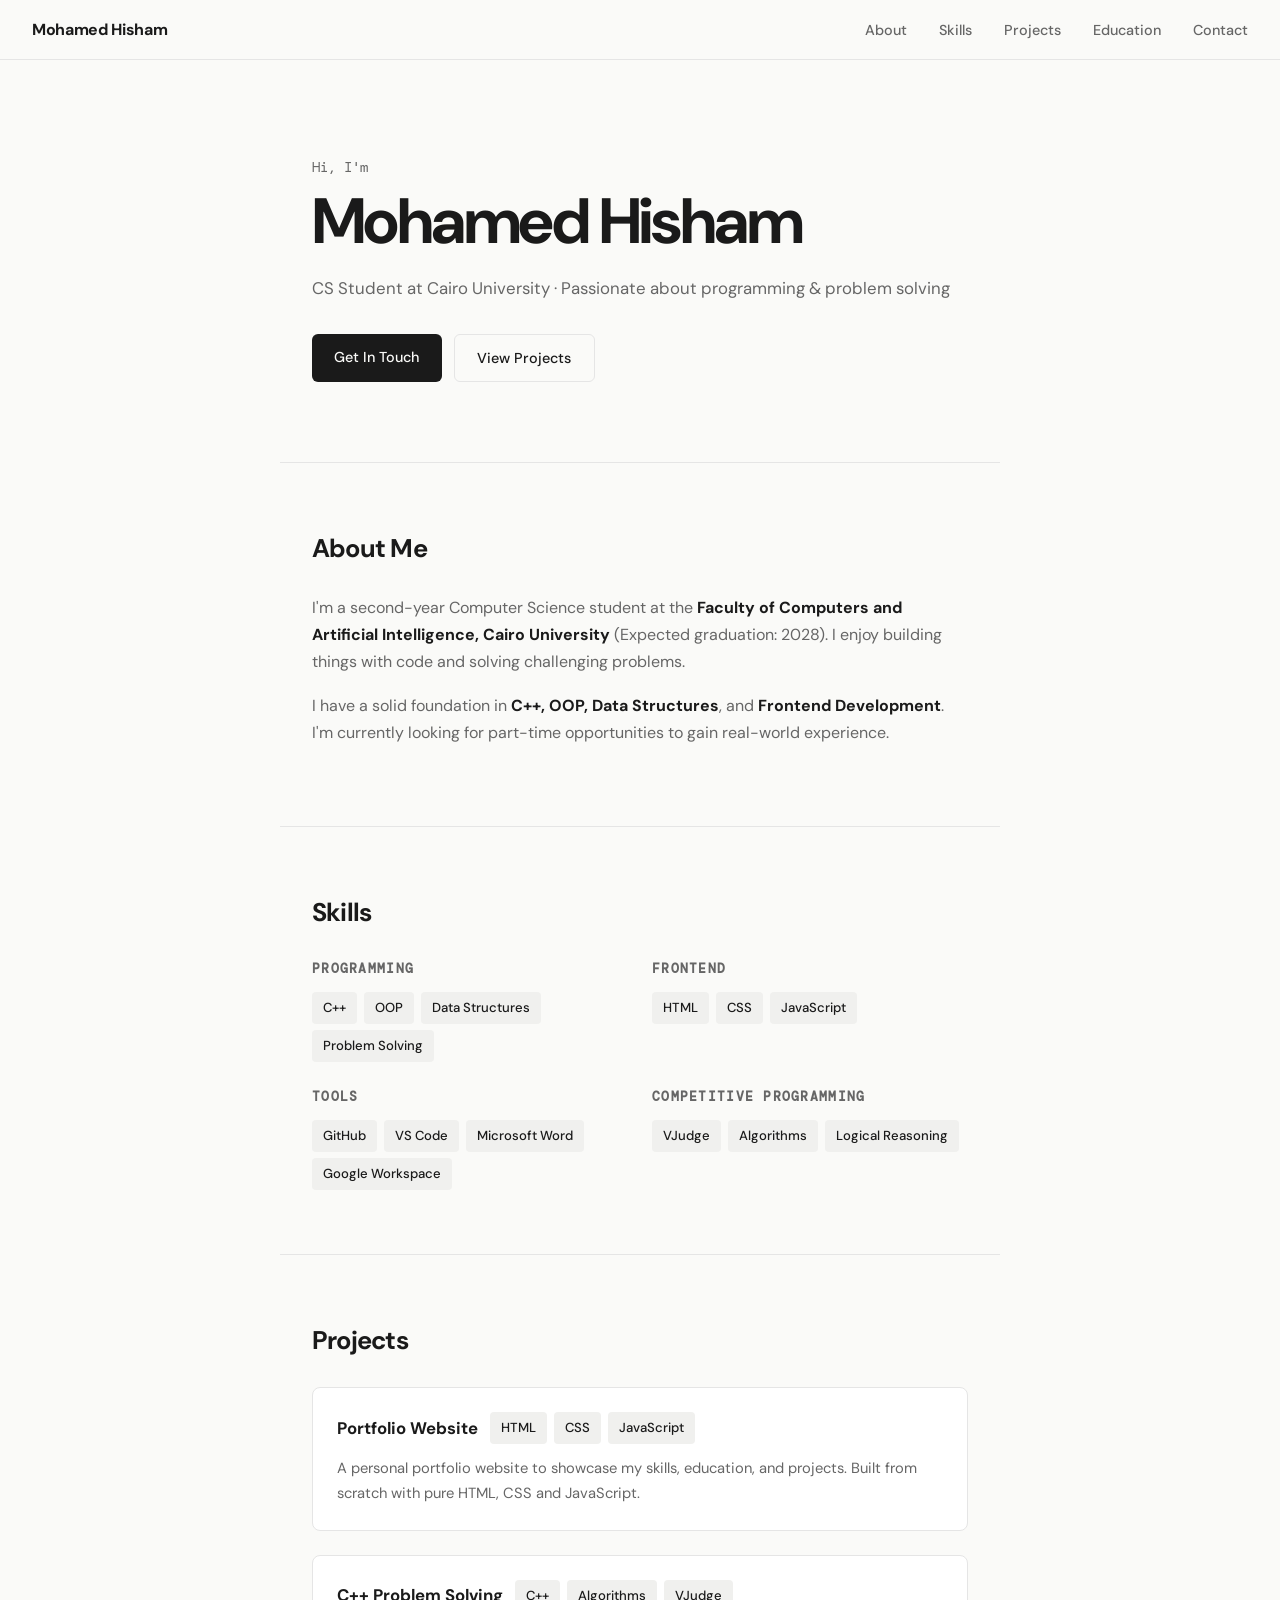
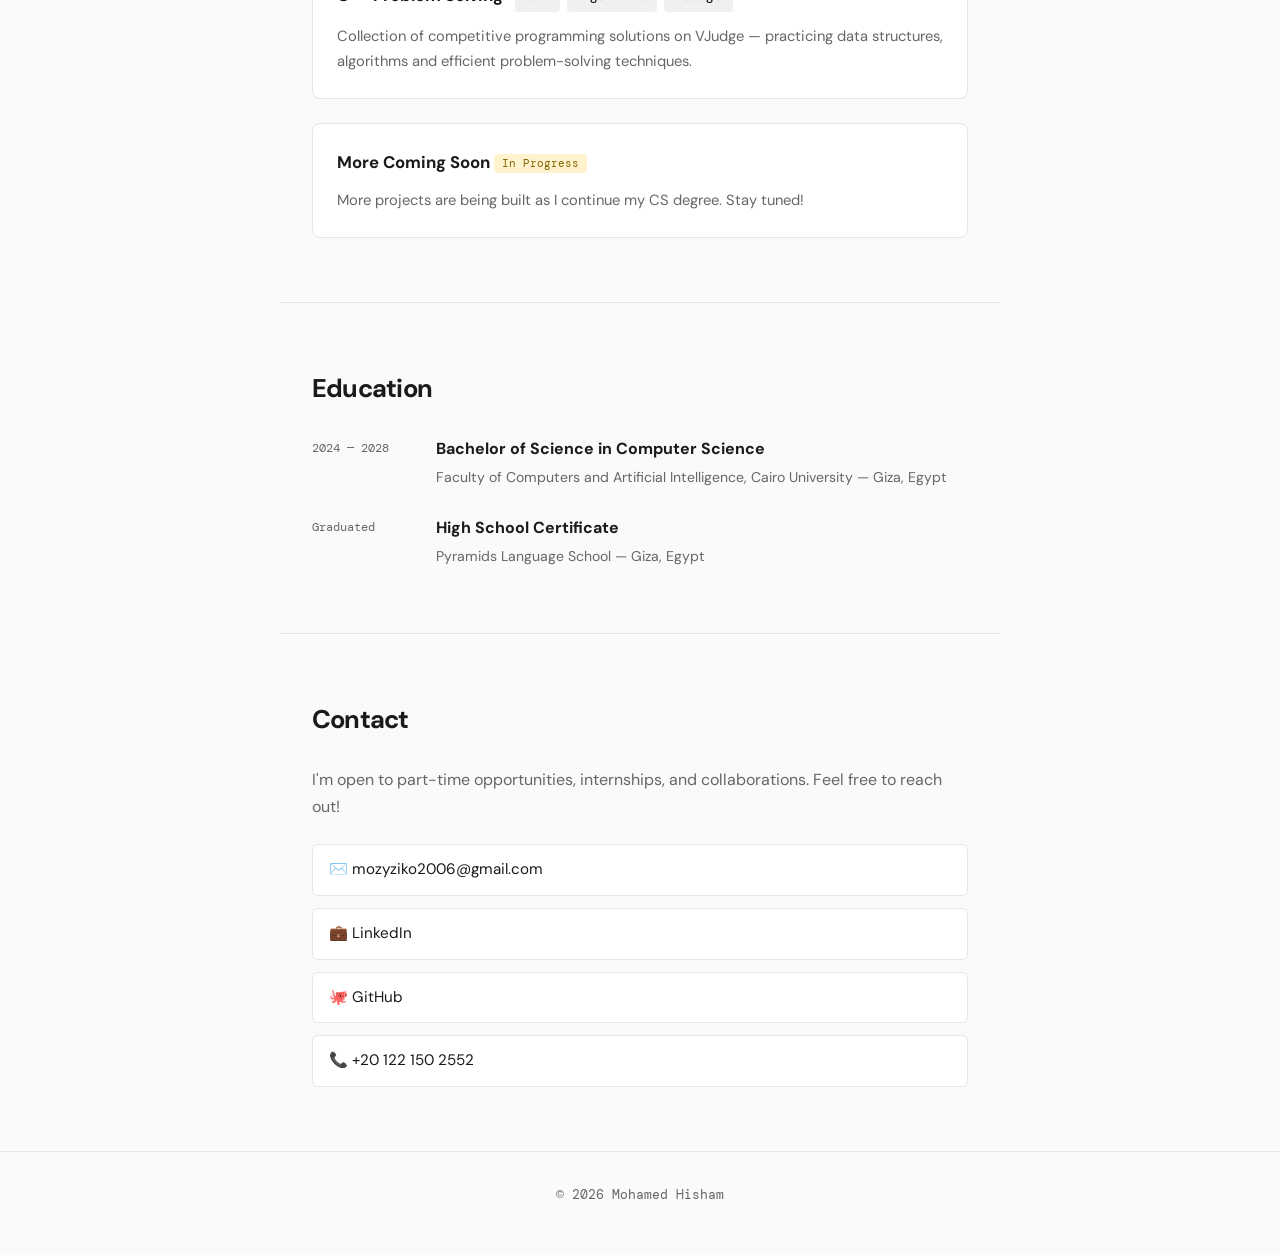
==== index.html @ d5103b35 "Rename Proto.html to index.html" ====
<!DOCTYPE html>
<html lang="en">
<head>
  <meta charset="UTF-8" />
  <meta name="viewport" content="width=device-width, initial-scale=1.0"/>
  <title>Mohamed Hisham</title>
  <link href="https://fonts.googleapis.com/css2?family=DM+Sans:wght@400;500;700&family=DM+Mono:wght@400;500&display=swap" rel="stylesheet"/>
  <link rel="stylesheet" href="proto.css"/>
</head>
<body>

  <nav>
    <span class="logo">Mohamed Hisham</span>
    <ul>
      <li><a href="#about">About</a></li>
      <li><a href="#skills">Skills</a></li>
      <li><a href="#projects">Projects</a></li>
      <li><a href="#education">Education</a></li>
      <li><a href="#contact">Contact</a></li>
    </ul>
  </nav>

  <section id="hero">
    <p class="hero-sub">Hi, I'm</p>
    <h1>Mohamed Hisham</h1>
    <p class="hero-desc">CS Student at Cairo University · Passionate about programming & problem solving</p>
    <div class="hero-btns">
      <a href="#contact" class="btn">Get In Touch</a>
      <a href="#projects" class="btn btn-ghost">View Projects</a>
    </div>
  </section>

  <div class="divider"></div>

  <section id="about">
    <h2>About Me</h2>
    <p>I'm a second-year Computer Science student at the <strong>Faculty of Computers and Artificial Intelligence, Cairo University</strong> (Expected graduation: 2028). I enjoy building things with code and solving challenging problems.</p>
    <p>I have a solid foundation in <strong>C++, OOP, Data Structures</strong>, and <strong>Frontend Development</strong>. I'm currently looking for part-time opportunities to gain real-world experience.</p>
  </section>

  <div class="divider"></div>

  <section id="skills">
    <h2>Skills</h2>
    <div class="skills-grid">
      <div class="skill-group">
        <h3>Programming</h3>
        <div class="tags">
          <span>C++</span><span>OOP</span><span>Data Structures</span><span>Problem Solving</span>
        </div>
      </div>
      <div class="skill-group">
        <h3>Frontend</h3>
        <div class="tags">
          <span>HTML</span><span>CSS</span><span>JavaScript</span>
        </div>
      </div>
      <div class="skill-group">
        <h3>Tools</h3>
        <div class="tags">
          <span>GitHub</span><span>VS Code</span><span>Microsoft Word</span><span>Google Workspace</span>
        </div>
      </div>
      <div class="skill-group">
        <h3>Competitive Programming</h3>
        <div class="tags">
          <span>VJudge</span><span>Algorithms</span><span>Logical Reasoning</span>
        </div>
      </div>
    </div>
  </section>

  <div class="divider"></div>

  <section id="projects">
    <h2>Projects</h2>
    <div class="projects-list">
      <div class="project">
        <div class="project-header">
          <h3>Portfolio Website</h3>
          <div class="tags">
            <span>HTML</span><span>CSS</span><span>JavaScript</span>
          </div>
        </div>
        <p>A personal portfolio website to showcase my skills, education, and projects. Built from scratch with pure HTML, CSS and JavaScript.</p>
      </div>
      <div class="project">
        <div class="project-header">
          <h3>C++ Problem Solving</h3>
          <div class="tags">
            <span>C++</span><span>Algorithms</span><span>VJudge</span>
          </div>
        </div>
        <p>Collection of competitive programming solutions on VJudge — practicing data structures, algorithms and efficient problem-solving techniques.</p>
      </div>
      <div class="project project-wip">
        <div class="project-header">
          <h3>More Coming Soon <span class="wip">In Progress</span></h3>
        </div>
        <p>More projects are being built as I continue my CS degree. Stay tuned!</p>
      </div>
    </div>
  </section>

  <div class="divider"></div>

  <section id="education">
    <h2>Education</h2>
    <div class="edu-list">
      <div class="edu-item">
        <span class="edu-year">2024 — 2028</span>
        <div>
          <h3>Bachelor of Science in Computer Science</h3>
          <p>Faculty of Computers and Artificial Intelligence, Cairo University — Giza, Egypt</p>
        </div>
      </div>
      <div class="edu-item">
        <span class="edu-year">Graduated</span>
        <div>
          <h3>High School Certificate</h3>
          <p>Pyramids Language School — Giza, Egypt</p>
        </div>
      </div>
    </div>
  </section>

  <div class="divider"></div>

  <section id="contact">
    <h2>Contact</h2>
    <p>I'm open to part-time opportunities, internships, and collaborations. Feel free to reach out!</p>
    <div class="contact-links">
      <a href="mailto:mozyziko2006@gmail.com">✉️ mozyziko2006@gmail.com</a>
      <a href="https://www.linkedin.com/in/mohamed-soliman-30aa74248?utm_source=share&utm_campaign=share_via&utm_content=profile&utm_medium=ios_app" target="_blank">💼 LinkedIn</a>
      <a href="https://github.com/mohamedhisham06" target="_blank">🐙 GitHub</a>
      <a href="tel:+201221502552">📞 +20 122 150 2552</a>
    </div>
  </section>

  <footer>
    <p>© 2026 Mohamed Hisham</p>
  </footer>

  <script src="script.js"></script>
</body>
</html>
---- proto.css ----
:root {
  --bg: #fafaf8;
  --text: #1a1a1a;
  --muted: #666;
  --border: #e5e5e5;
  --accent: #1a1a1a;
  --tag-bg: #f0f0ee;
  --card-bg: #ffffff;
}

* { box-sizing: border-box; margin: 0; padding: 0; }
html { scroll-behavior: smooth; }

body {
  background: var(--bg);
  color: var(--text);
  font-family: 'DM Sans', sans-serif;
  font-size: 1rem;
  line-height: 1.7;
}

nav {
  position: sticky;
  top: 0;
  z-index: 100;
  display: flex;
  justify-content: space-between;
  align-items: center;
  padding: 1rem 2rem;
  background: rgba(250,250,248,0.92);
  backdrop-filter: blur(8px);
  border-bottom: 1px solid var(--border);
}

.logo { font-weight: 700; font-size: 1rem; letter-spacing: -0.02em; }

nav ul { display: flex; gap: 2rem; list-style: none; }

nav a {
  color: var(--muted);
  text-decoration: none;
  font-size: 0.9rem;
  font-weight: 500;
  transition: color 0.2s;
}

nav a:hover { color: var(--text); }

section {
  max-width: 720px;
  margin: 0 auto;
  padding: 4rem 2rem;
}

h2 {
  font-size: 1.6rem;
  font-weight: 700;
  letter-spacing: -0.03em;
  margin-bottom: 1.5rem;
}

p { color: var(--muted); margin-bottom: 1rem; }
p strong { color: var(--text); }

.divider {
  max-width: 720px;
  margin: 0 auto;
  height: 1px;
  background: var(--border);
}

#hero { padding-top: 6rem; padding-bottom: 5rem; }

.hero-sub {
  font-family: 'DM Mono', monospace;
  font-size: 0.85rem;
  color: var(--muted);
  margin-bottom: 0.5rem;
}

#hero h1 {
  font-size: clamp(2.5rem, 6vw, 4rem);
  font-weight: 700;
  letter-spacing: -0.04em;
  line-height: 1.1;
  margin-bottom: 1rem;
}

.hero-desc { font-size: 1.05rem; color: var(--muted); margin-bottom: 2rem; }

.hero-btns { display: flex; gap: 0.75rem; flex-wrap: wrap; }

.btn {
  display: inline-block;
  padding: 0.65rem 1.4rem;
  background: var(--text);
  color: var(--bg);
  text-decoration: none;
  font-size: 0.9rem;
  font-weight: 500;
  border-radius: 6px;
  transition: opacity 0.2s, transform 0.2s;
}

.btn:hover { opacity: 0.85; transform: translateY(-1px); }

.btn-ghost {
  background: transparent;
  color: var(--text);
  border: 1px solid var(--border);
}

.btn-ghost:hover { background: var(--tag-bg); opacity: 1; }

.skills-grid { display: grid; grid-template-columns: 1fr 1fr; gap: 1.5rem; }

.skill-group h3 {
  font-size: 0.8rem;
  font-family: 'DM Mono', monospace;
  color: var(--muted);
  text-transform: uppercase;
  letter-spacing: 0.1em;
  margin-bottom: 0.75rem;
}

.tags { display: flex; flex-wrap: wrap; gap: 0.4rem; }

.tags span {
  background: var(--tag-bg);
  color: var(--text);
  padding: 0.3rem 0.7rem;
  border-radius: 4px;
  font-size: 0.82rem;
  font-weight: 500;
}

.projects-list { display: flex; flex-direction: column; gap: 1.5rem; }

.project {
  padding: 1.5rem;
  border: 1px solid var(--border);
  border-radius: 8px;
  background: var(--card-bg);
  transition: border-color 0.2s, transform 0.2s;
}

.project:hover { border-color: var(--text); transform: translateY(-2px); }

.project-header {
  display: flex;
  align-items: center;
  flex-wrap: wrap;
  gap: 0.75rem;
  margin-bottom: 0.75rem;
}

.project-header h3 { font-size: 1.05rem; font-weight: 700; }
.project p { margin: 0; font-size: 0.92rem; }

.wip {
  font-size: 0.7rem;
  font-family: 'DM Mono', monospace;
  background: #fff3cd;
  color: #856404;
  padding: 0.15rem 0.5rem;
  border-radius: 4px;
  font-weight: 400;
}

.edu-list { display: flex; flex-direction: column; gap: 1.5rem; }

.edu-item { display: flex; gap: 1.5rem; align-items: flex-start; }

.edu-year {
  font-family: 'DM Mono', monospace;
  font-size: 0.75rem;
  color: var(--muted);
  white-space: nowrap;
  padding-top: 0.2rem;
  min-width: 100px;
}

.edu-item h3 { font-size: 1rem; font-weight: 700; margin-bottom: 0.25rem; }
.edu-item p { font-size: 0.88rem; color: var(--muted); margin: 0; }

.contact-links { display: flex; flex-direction: column; gap: 0.75rem; margin-top: 1.5rem; }

.contact-links a {
  color: var(--text);
  text-decoration: none;
  font-size: 0.95rem;
  padding: 0.75rem 1rem;
  border: 1px solid var(--border);
  border-radius: 6px;
  background: var(--card-bg);
  transition: border-color 0.2s, transform 0.2s;
  display: flex;
  align-items: center;
  gap: 0.5rem;
}

.contact-links a:hover { border-color: var(--text); transform: translateX(4px); }

footer {
  text-align: center;
  padding: 2rem;
  border-top: 1px solid var(--border);
  font-size: 0.82rem;
  color: var(--muted);
  font-family: 'DM Mono', monospace;
}

.fade-in { opacity: 0; transform: translateY(16px); transition: opacity 0.5s, transform 0.5s; }
.fade-in.visible { opacity: 1; transform: translateY(0); }

@media (max-width: 600px) {
  nav ul { gap: 1rem; }
  .skills-grid { grid-template-columns: 1fr; }
  .edu-item { flex-direction: column; gap: 0.25rem; }
  .edu-year { min-width: unset; }
}
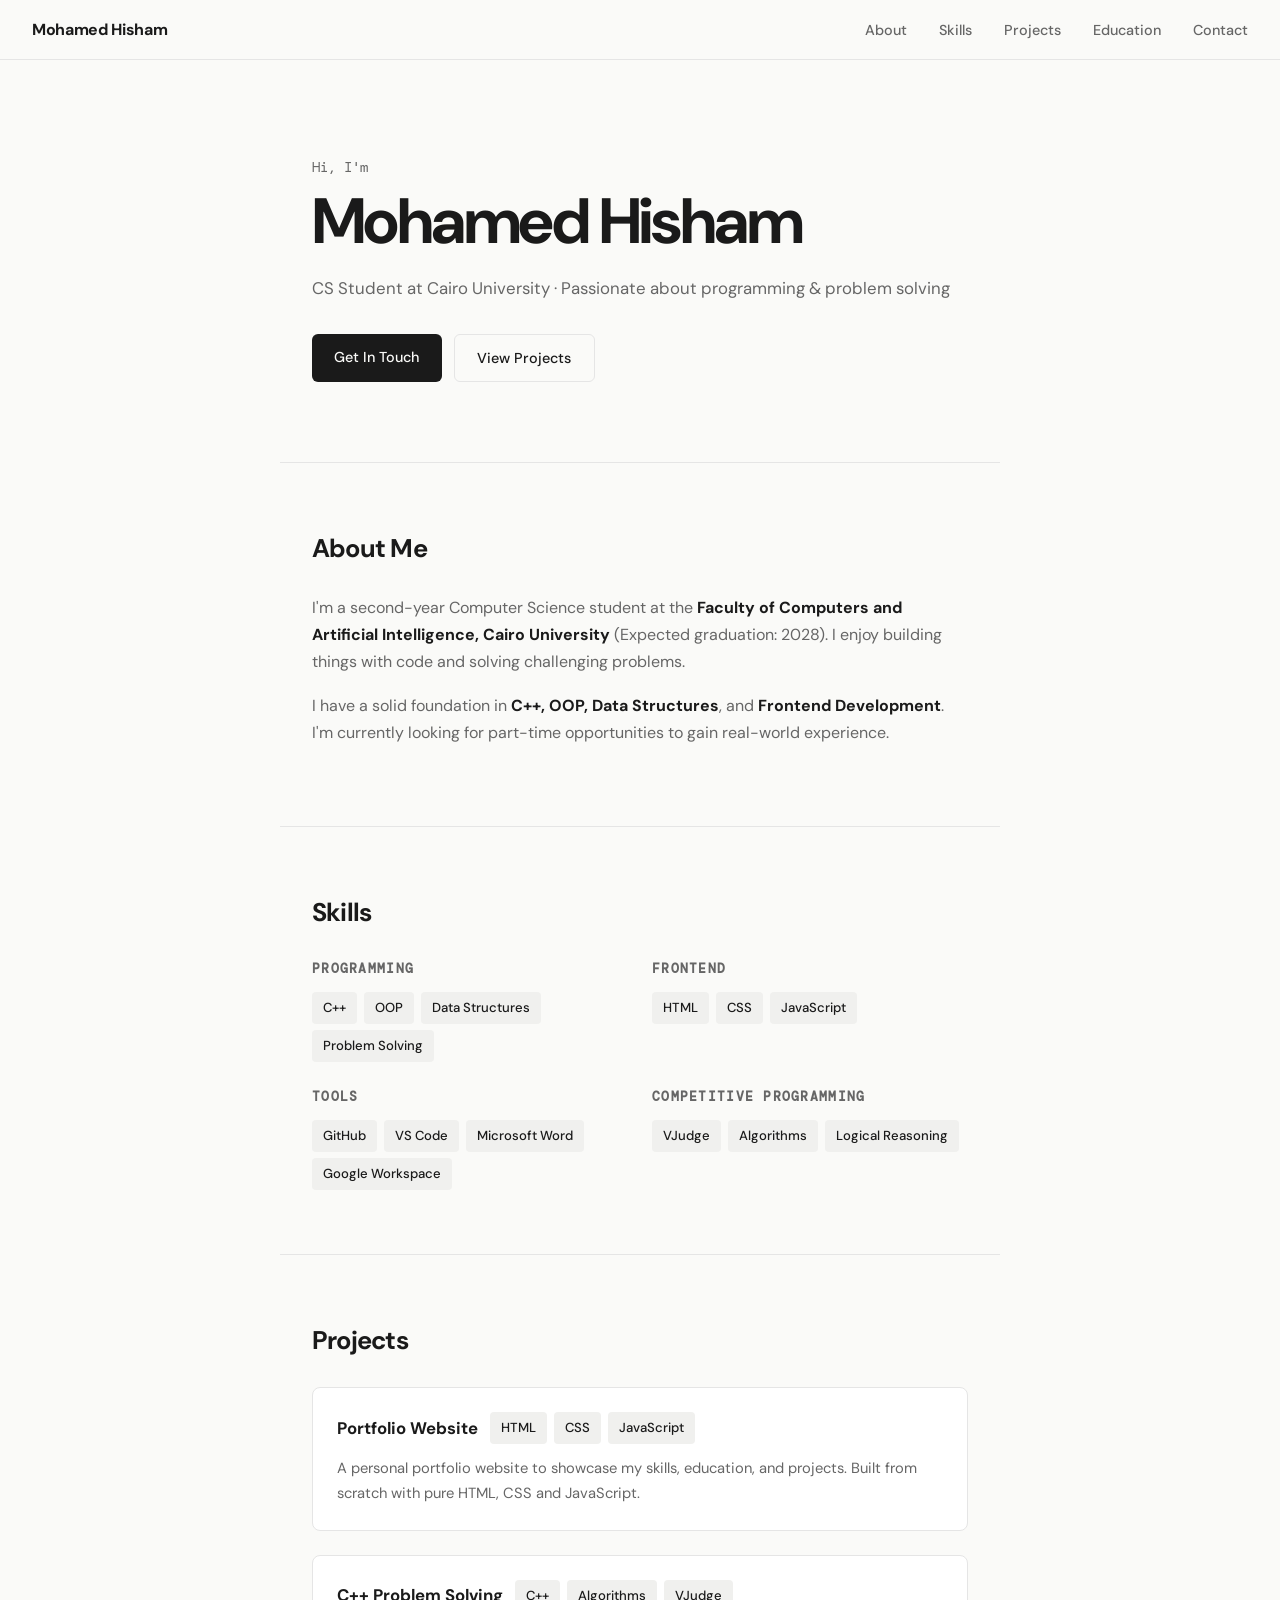
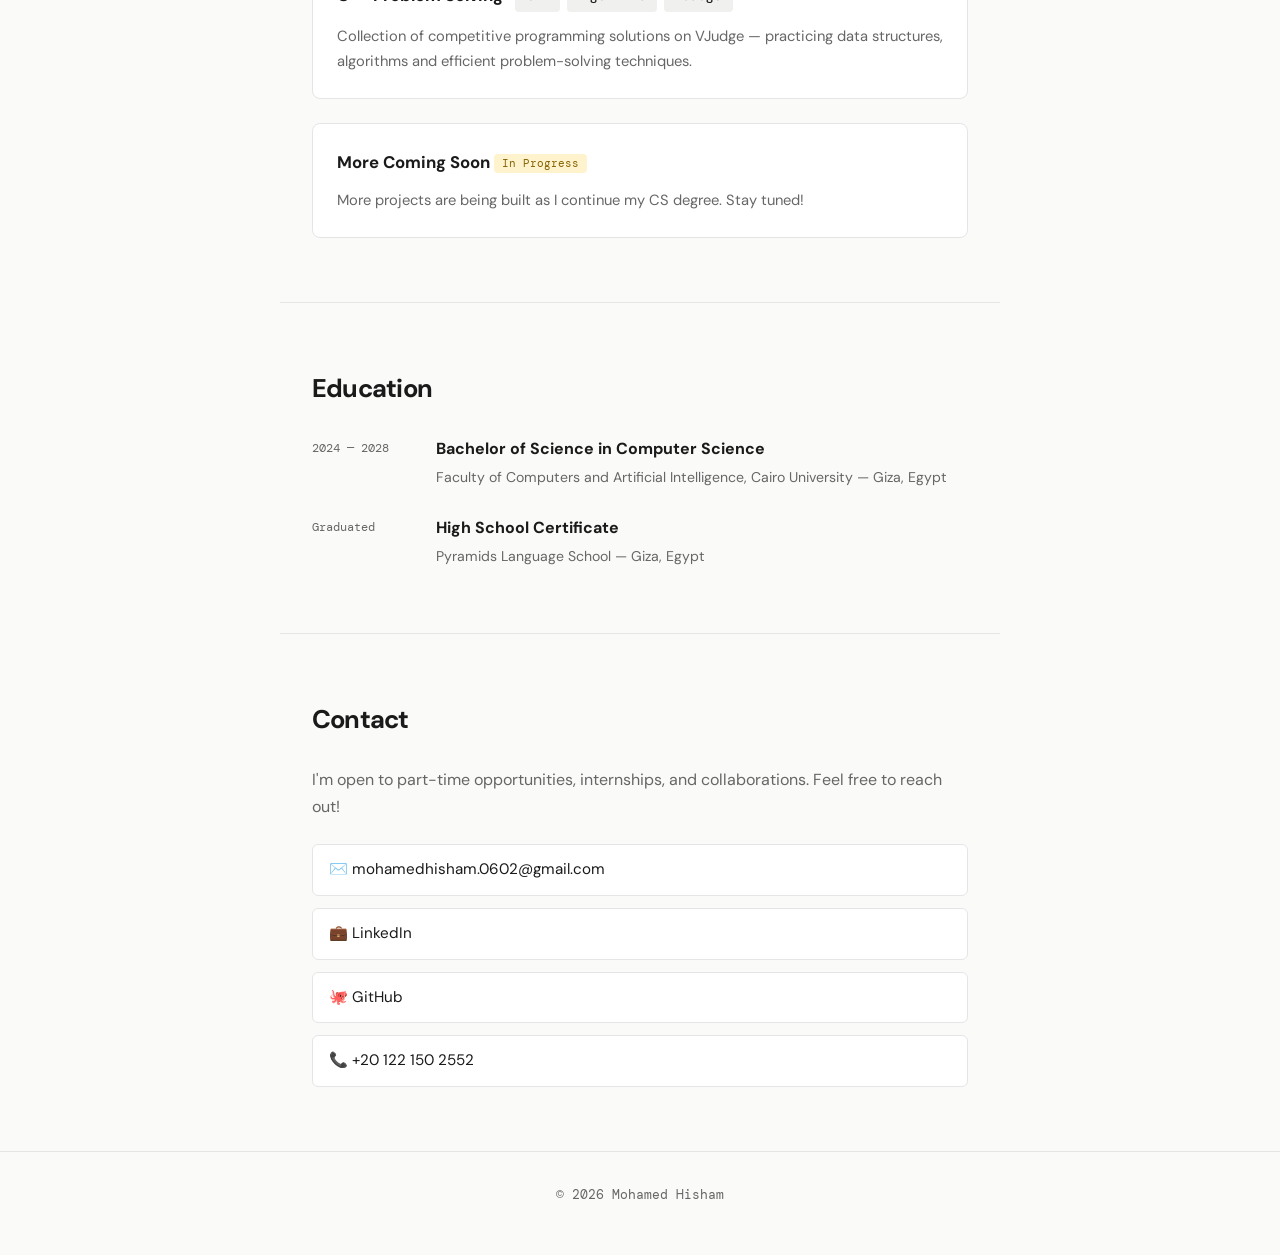
==== commit 104c468a: "Fix HTML formatting and structure" ====
--- a/index.html
+++ b/index.html
@@ -5,7 +5,7 @@
   <meta name="viewport" content="width=device-width, initial-scale=1.0"/>
   <title>Mohamed Hisham</title>
   <link href="https://fonts.googleapis.com/css2?family=DM+Sans:wght@400;500;700&family=DM+Mono:wght@400;500&display=swap" rel="stylesheet"/>
-  <link rel="stylesheet" href="proto.css"/>
+  <link rel="stylesheet" href="index.css"/>
 </head>
 <body>
 
@@ -130,7 +130,7 @@
     <h2>Contact</h2>
     <p>I'm open to part-time opportunities, internships, and collaborations. Feel free to reach out!</p>
     <div class="contact-links">
-      <a href="mailto:mozyziko2006@gmail.com">✉️ mozyziko2006@gmail.com</a>
+      <a href="mailto:mohamedhisham.0602@gmail.com">✉️ mohamedhisham.0602@gmail.com</a>
       <a href="https://www.linkedin.com/in/mohamed-soliman-30aa74248?utm_source=share&utm_campaign=share_via&utm_content=profile&utm_medium=ios_app" target="_blank">💼 LinkedIn</a>
       <a href="https://github.com/mohamedhisham06" target="_blank">🐙 GitHub</a>
       <a href="tel:+201221502552">📞 +20 122 150 2552</a>
--- a/index.css
+++ b/index.css
@@ -0,0 +1,221 @@
+:root {
+  --bg: #fafaf8;
+  --text: #1a1a1a;
+  --muted: #666;
+  --border: #e5e5e5;
+  --accent: #1a1a1a;
+  --tag-bg: #f0f0ee;
+  --card-bg: #ffffff;
+}
+
+* { box-sizing: border-box; margin: 0; padding: 0; }
+html { scroll-behavior: smooth; }
+
+body {
+  background: var(--bg);
+  color: var(--text);
+  font-family: 'DM Sans', sans-serif;
+  font-size: 1rem;
+  line-height: 1.7;
+}
+
+nav {
+  position: sticky;
+  top: 0;
+  z-index: 100;
+  display: flex;
+  justify-content: space-between;
+  align-items: center;
+  padding: 1rem 2rem;
+  background: rgba(250,250,248,0.92);
+  backdrop-filter: blur(8px);
+  border-bottom: 1px solid var(--border);
+}
+
+.logo { font-weight: 700; font-size: 1rem; letter-spacing: -0.02em; }
+
+nav ul { display: flex; gap: 2rem; list-style: none; }
+
+nav a {
+  color: var(--muted);
+  text-decoration: none;
+  font-size: 0.9rem;
+  font-weight: 500;
+  transition: color 0.2s;
+}
+
+nav a:hover { color: var(--text); }
+
+section {
+  max-width: 720px;
+  margin: 0 auto;
+  padding: 4rem 2rem;
+}
+
+h2 {
+  font-size: 1.6rem;
+  font-weight: 700;
+  letter-spacing: -0.03em;
+  margin-bottom: 1.5rem;
+}
+
+p { color: var(--muted); margin-bottom: 1rem; }
+p strong { color: var(--text); }
+
+.divider {
+  max-width: 720px;
+  margin: 0 auto;
+  height: 1px;
+  background: var(--border);
+}
+
+#hero { padding-top: 6rem; padding-bottom: 5rem; }
+
+.hero-sub {
+  font-family: 'DM Mono', monospace;
+  font-size: 0.85rem;
+  color: var(--muted);
+  margin-bottom: 0.5rem;
+}
+
+#hero h1 {
+  font-size: clamp(2.5rem, 6vw, 4rem);
+  font-weight: 700;
+  letter-spacing: -0.04em;
+  line-height: 1.1;
+  margin-bottom: 1rem;
+}
+
+.hero-desc { font-size: 1.05rem; color: var(--muted); margin-bottom: 2rem; }
+
+.hero-btns { display: flex; gap: 0.75rem; flex-wrap: wrap; }
+
+.btn {
+  display: inline-block;
+  padding: 0.65rem 1.4rem;
+  background: var(--text);
+  color: var(--bg);
+  text-decoration: none;
+  font-size: 0.9rem;
+  font-weight: 500;
+  border-radius: 6px;
+  transition: opacity 0.2s, transform 0.2s;
+}
+
+.btn:hover { opacity: 0.85; transform: translateY(-1px); }
+
+.btn-ghost {
+  background: transparent;
+  color: var(--text);
+  border: 1px solid var(--border);
+}
+
+.btn-ghost:hover { background: var(--tag-bg); opacity: 1; }
+
+.skills-grid { display: grid; grid-template-columns: 1fr 1fr; gap: 1.5rem; }
+
+.skill-group h3 {
+  font-size: 0.8rem;
+  font-family: 'DM Mono', monospace;
+  color: var(--muted);
+  text-transform: uppercase;
+  letter-spacing: 0.1em;
+  margin-bottom: 0.75rem;
+}
+
+.tags { display: flex; flex-wrap: wrap; gap: 0.4rem; }
+
+.tags span {
+  background: var(--tag-bg);
+  color: var(--text);
+  padding: 0.3rem 0.7rem;
+  border-radius: 4px;
+  font-size: 0.82rem;
+  font-weight: 500;
+}
+
+.projects-list { display: flex; flex-direction: column; gap: 1.5rem; }
+
+.project {
+  padding: 1.5rem;
+  border: 1px solid var(--border);
+  border-radius: 8px;
+  background: var(--card-bg);
+  transition: border-color 0.2s, transform 0.2s;
+}
+
+.project:hover { border-color: var(--text); transform: translateY(-2px); }
+
+.project-header {
+  display: flex;
+  align-items: center;
+  flex-wrap: wrap;
+  gap: 0.75rem;
+  margin-bottom: 0.75rem;
+}
+
+.project-header h3 { font-size: 1.05rem; font-weight: 700; }
+.project p { margin: 0; font-size: 0.92rem; }
+
+.wip {
+  font-size: 0.7rem;
+  font-family: 'DM Mono', monospace;
+  background: #fff3cd;
+  color: #856404;
+  padding: 0.15rem 0.5rem;
+  border-radius: 4px;
+  font-weight: 400;
+}
+
+.edu-list { display: flex; flex-direction: column; gap: 1.5rem; }
+
+.edu-item { display: flex; gap: 1.5rem; align-items: flex-start; }
+
+.edu-year {
+  font-family: 'DM Mono', monospace;
+  font-size: 0.75rem;
+  color: var(--muted);
+  white-space: nowrap;
+  padding-top: 0.2rem;
+  min-width: 100px;
+}
+
+.edu-item h3 { font-size: 1rem; font-weight: 700; margin-bottom: 0.25rem; }
+.edu-item p { font-size: 0.88rem; color: var(--muted); margin: 0; }
+
+.contact-links { display: flex; flex-direction: column; gap: 0.75rem; margin-top: 1.5rem; }
+
+.contact-links a {
+  color: var(--text);
+  text-decoration: none;
+  font-size: 0.95rem;
+  padding: 0.75rem 1rem;
+  border: 1px solid var(--border);
+  border-radius: 6px;
+  background: var(--card-bg);
+  transition: border-color 0.2s, transform 0.2s;
+  display: flex;
+  align-items: center;
+  gap: 0.5rem;
+}
+
+.contact-links a:hover { border-color: var(--text); transform: translateX(4px); }
+
+footer {
+  text-align: center;
+  padding: 2rem;
+  border-top: 1px solid var(--border);
+  font-size: 0.82rem;
+  color: var(--muted);
+  font-family: 'DM Mono', monospace;
+}
+
+.fade-in { opacity: 0; transform: translateY(16px); transition: opacity 0.5s, transform 0.5s; }
+.fade-in.visible { opacity: 1; transform: translateY(0); }
+
+@media (max-width: 600px) {
+  nav ul { gap: 1rem; }
+  .skills-grid { grid-template-columns: 1fr; }
+  .edu-item { flex-direction: column; gap: 0.25rem; }
+  .edu-year { min-width: unset; }
+}
